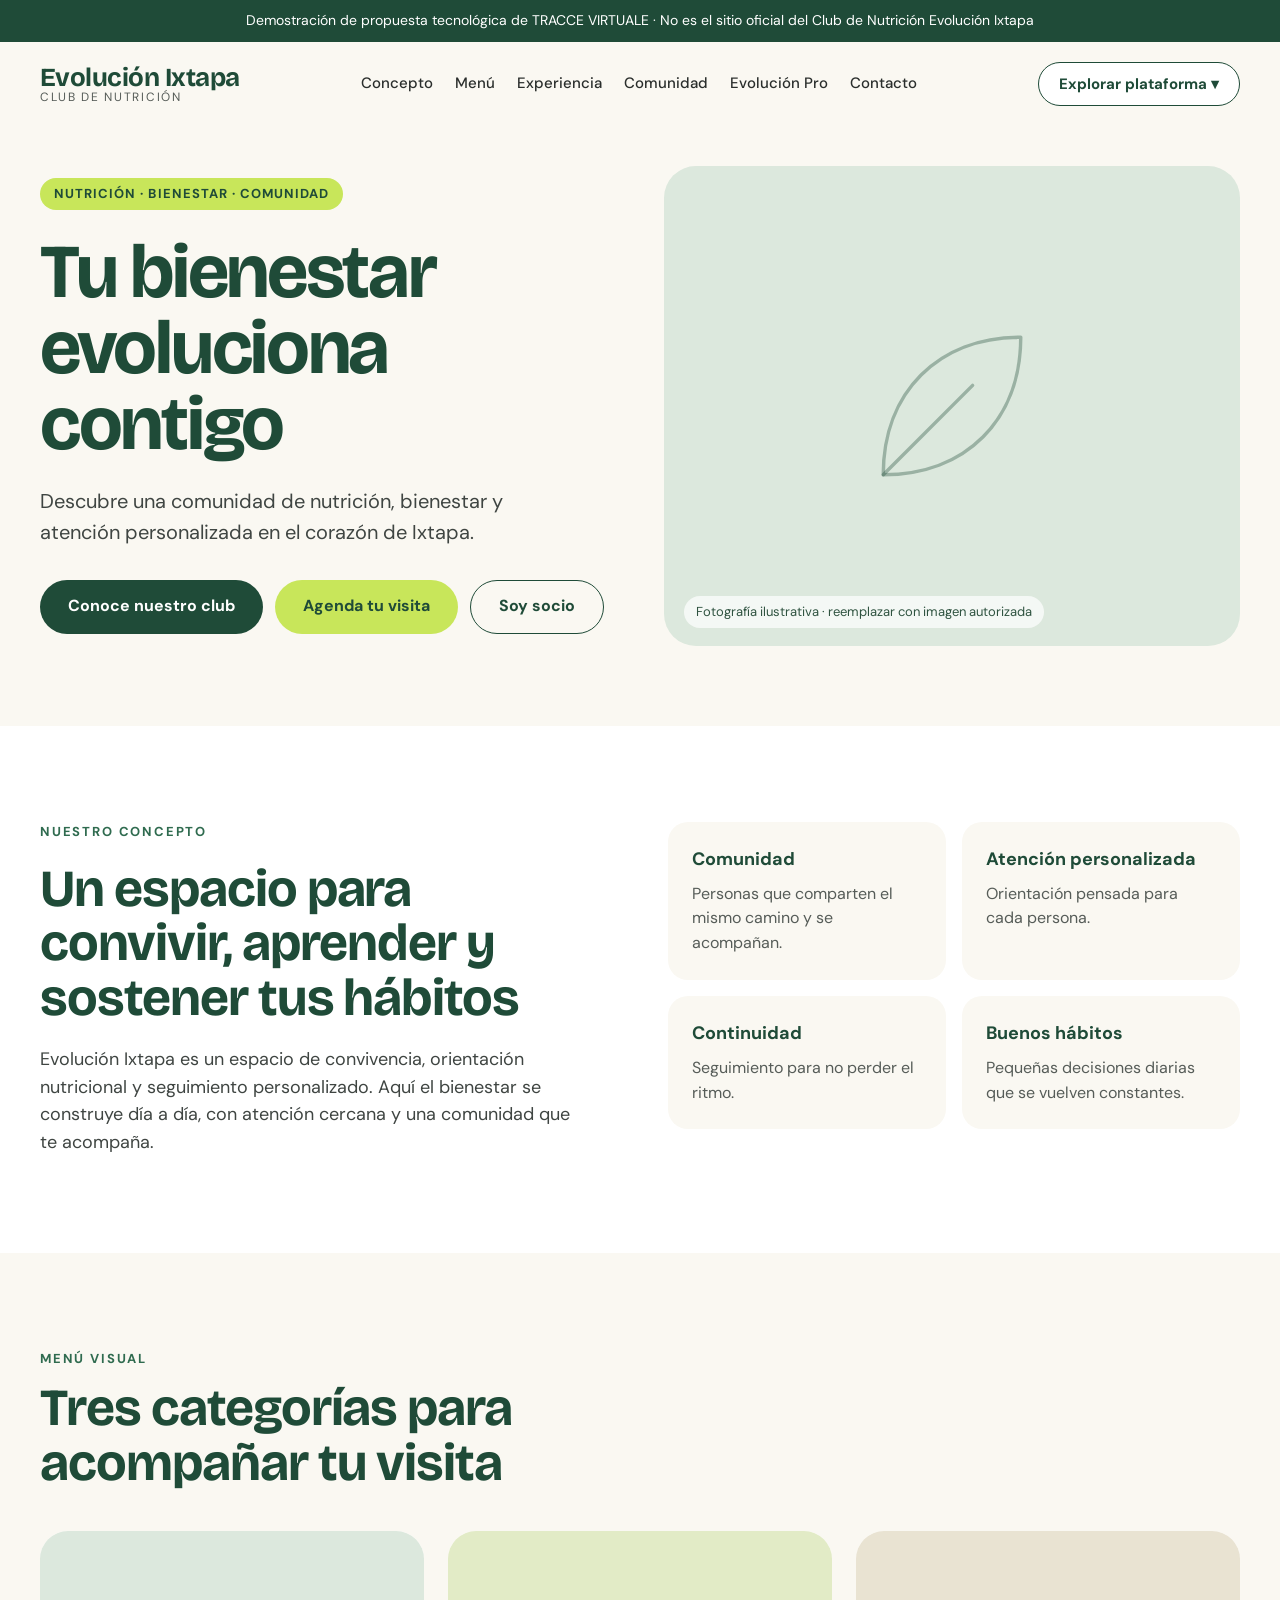
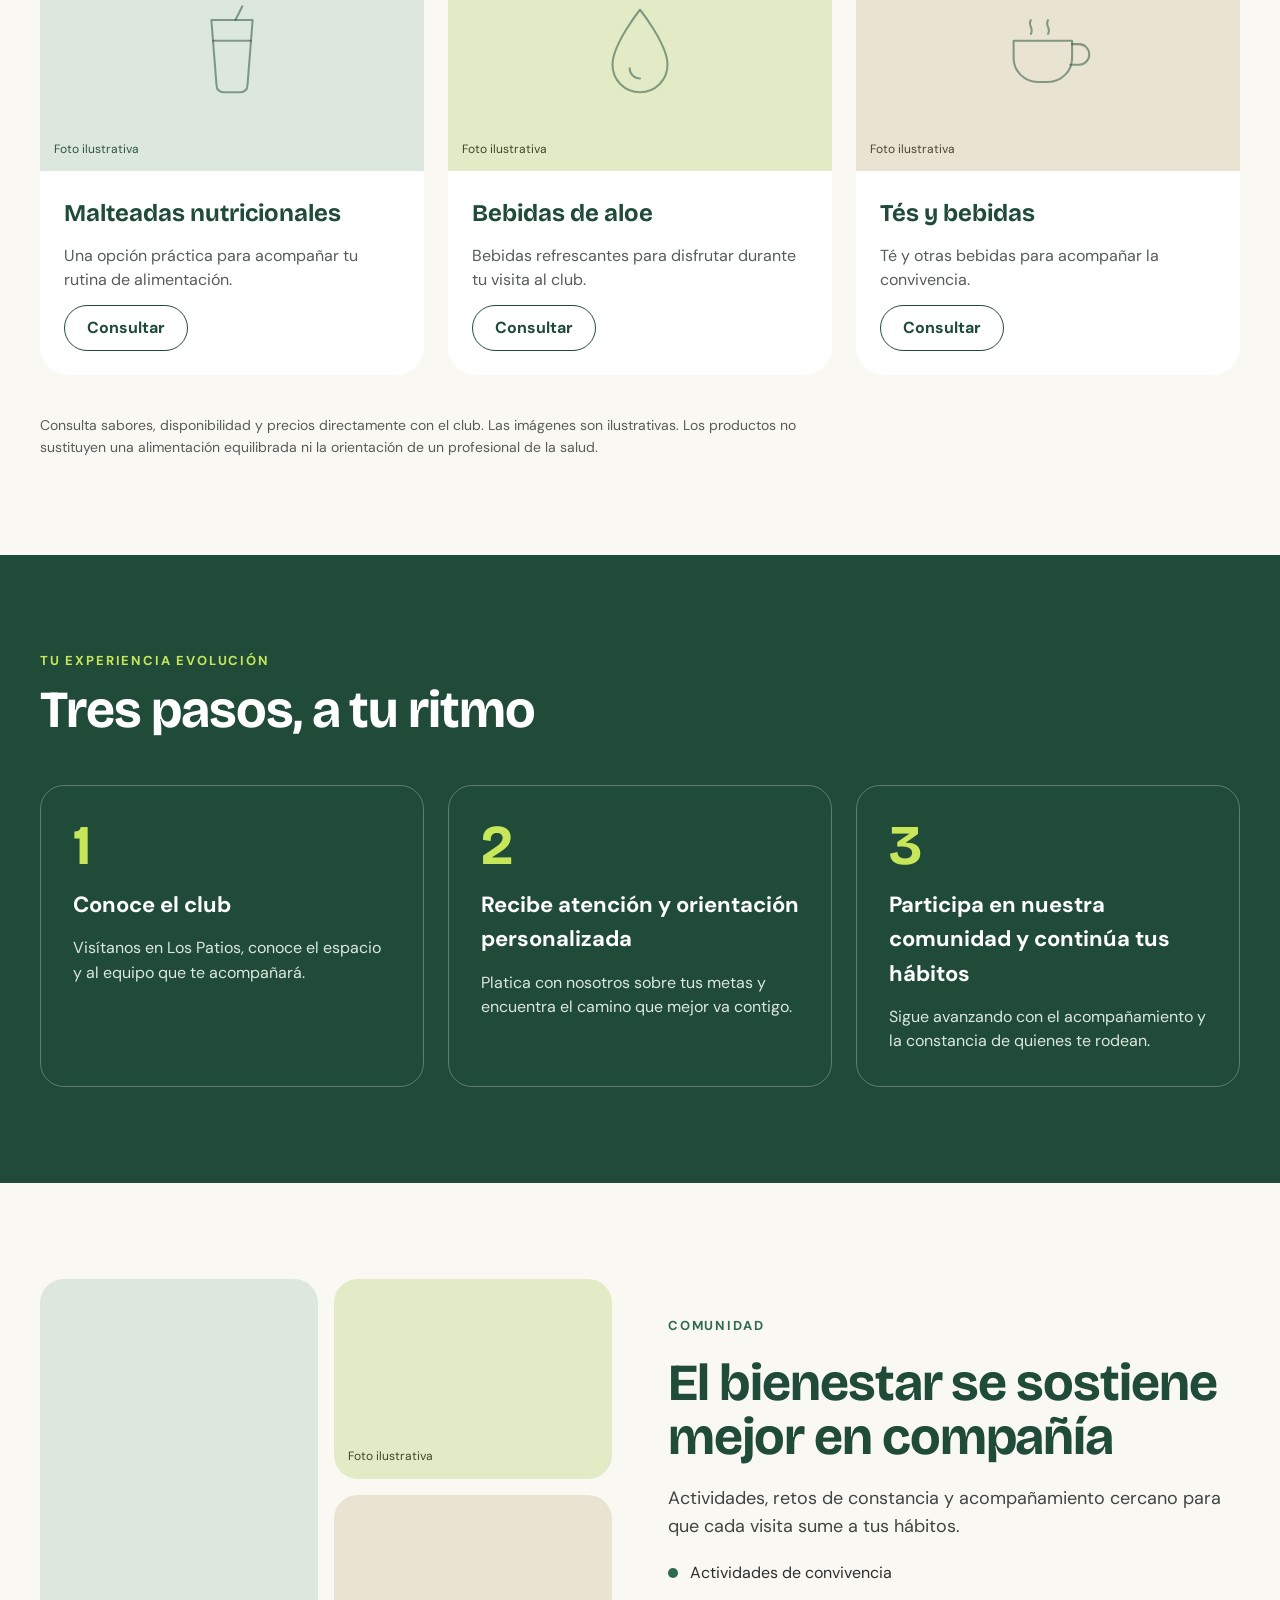
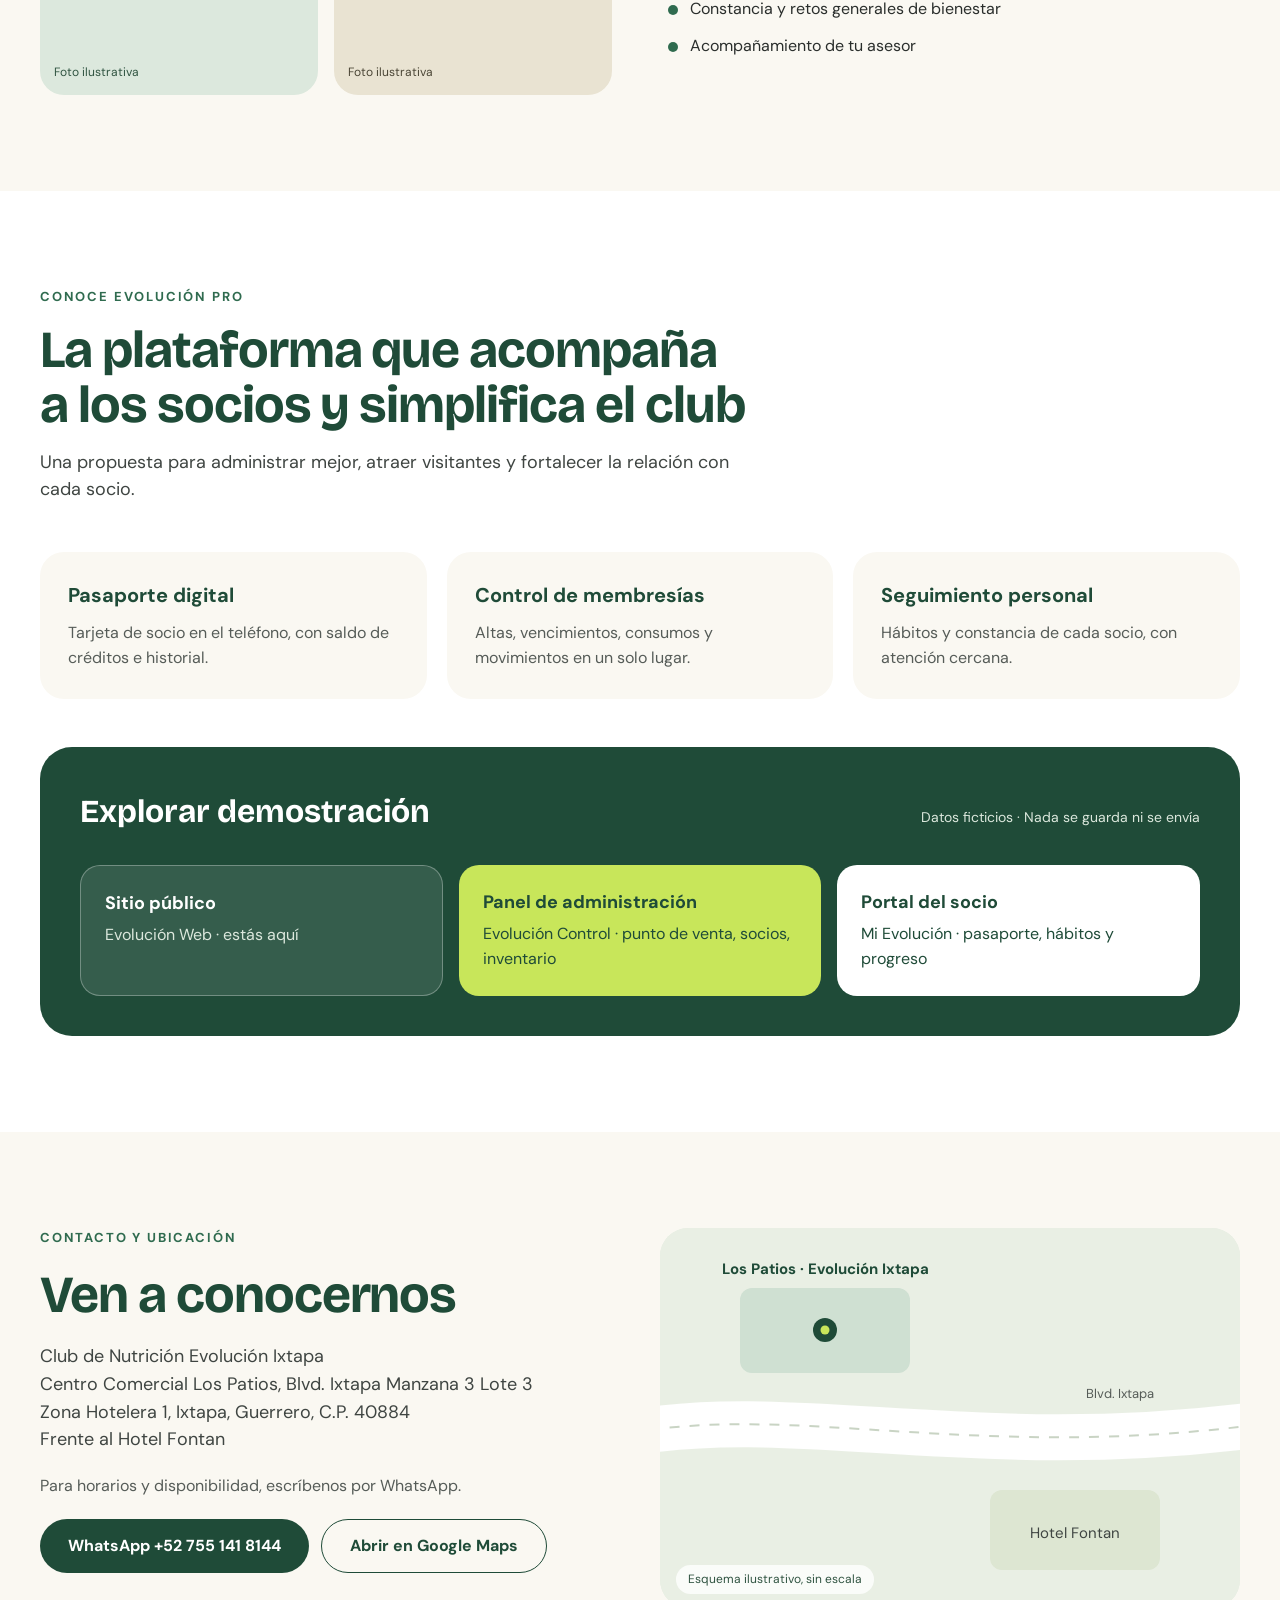
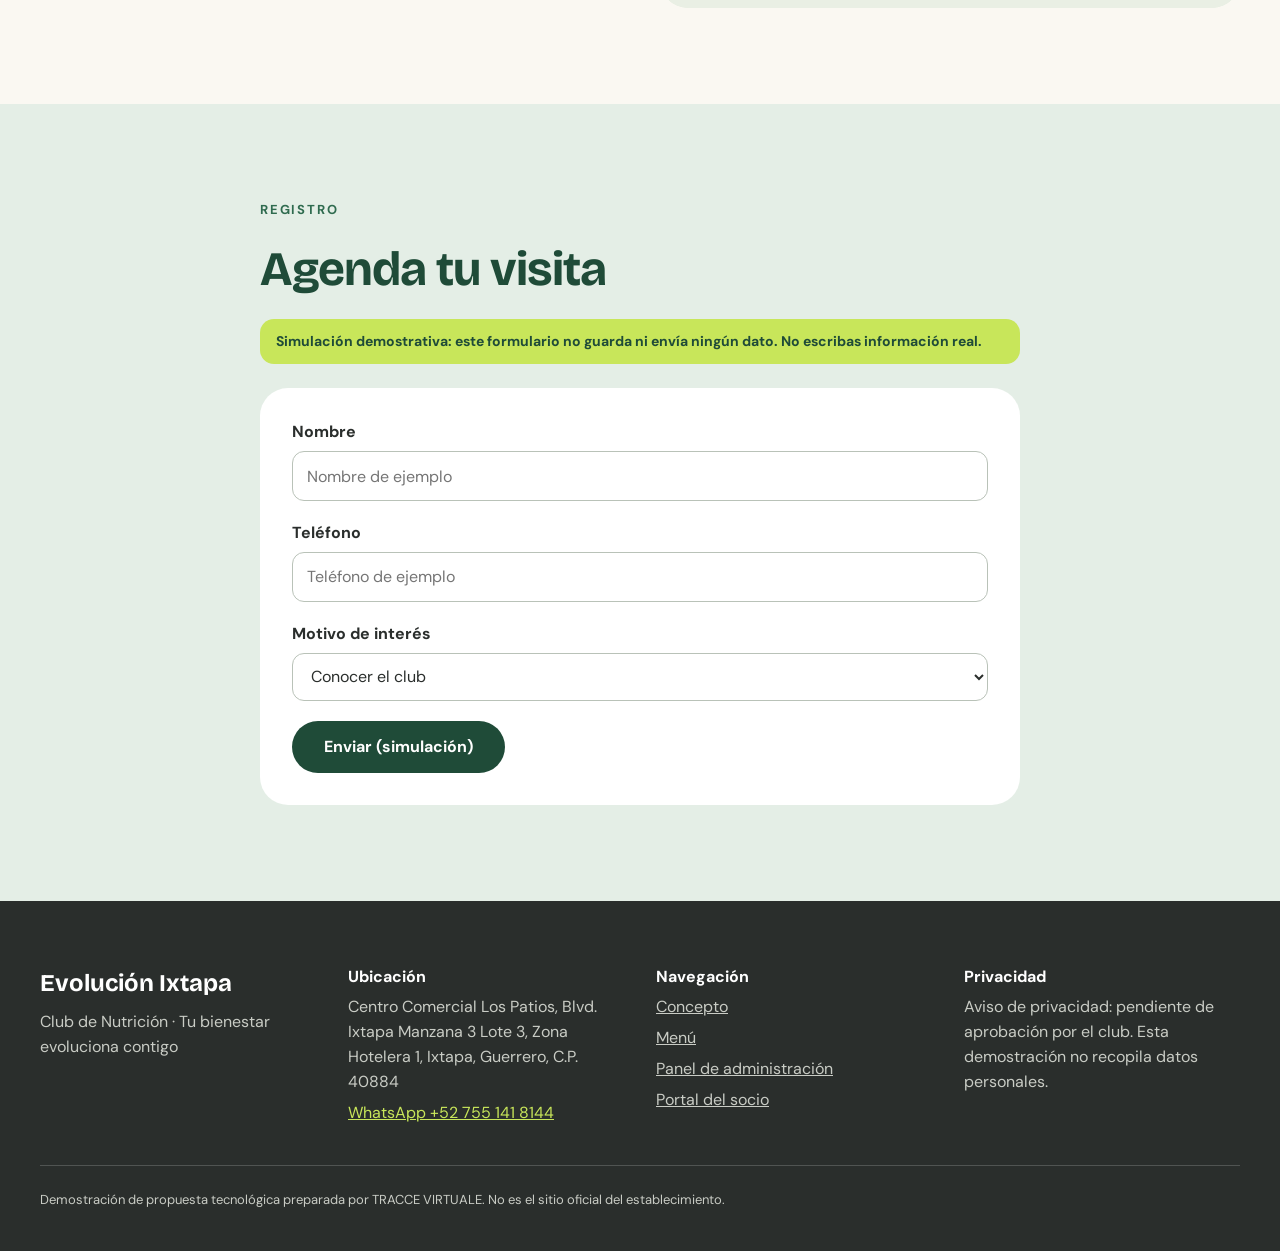
==== index.html @ facd2c26 "Add files via upload" ====
<!doctype html>
<html lang="es">
<head>
<meta charset="utf-8">
<meta name="viewport" content="width=device-width, initial-scale=1">
<title>Evolución Ixtapa — Tu bienestar evoluciona contigo (demostración)</title>
<meta name="description" content="Demostración de propuesta tecnológica de TRACCE VIRTUALE para el Club de Nutrición Evolución Ixtapa. No es el sitio oficial.">
<meta name="robots" content="noindex">
<link rel="preconnect" href="https://fonts.googleapis.com">
<link href="https://fonts.googleapis.com/css2?family=Bricolage+Grotesque:opsz,wght@12..96,500..800&family=DM+Sans:wght@400;500;700&display=swap" rel="stylesheet">
<link rel="stylesheet" href="assets/styles.css">
</head>
<body>
<div style="font-family:'DM Sans',system-ui,sans-serif;color:#2A2E2C;background:#FAF8F2;line-height:1.55">

<!-- Aviso de demostración -->
<div style="background:#1F4B38;color:#FFFFFF;padding:10px 24px;text-align:center;font-size:14px">
Demostración de propuesta tecnológica de TRACCE VIRTUALE · No es el sitio oficial del Club de Nutrición Evolución Ixtapa
</div>

<!-- Encabezado -->
<header style="max-width:1200px;margin:0 auto;padding:20px 24px;display:flex;flex-wrap:wrap;align-items:center;justify-content:space-between;gap:16px 32px">
<a href="#inicio" style="text-decoration:none;display:flex;flex-direction:column;line-height:1.05">
<span style="font-family:'Bricolage Grotesque',sans-serif;font-weight:700;font-size:26px;color:#1F4B38;letter-spacing:-0.02em">Evolución Ixtapa</span>
<span style="font-size:12px;letter-spacing:0.14em;text-transform:uppercase;color:#565C58">Club de Nutrición</span>
</a>
<nav aria-label="Principal" style="display:flex;flex-wrap:wrap;gap:6px 22px;font-size:15px;font-weight:500">
<a href="#concepto" style="color:#2A2E2C;text-decoration:none">Concepto</a>
<a href="#menu" style="color:#2A2E2C;text-decoration:none">Menú</a>
<a href="#experiencia" style="color:#2A2E2C;text-decoration:none">Experiencia</a>
<a href="#comunidad" style="color:#2A2E2C;text-decoration:none">Comunidad</a>
<a href="#evolucion-pro" style="color:#2A2E2C;text-decoration:none">Evolución Pro</a>
<a href="#contacto" style="color:#2A2E2C;text-decoration:none">Contacto</a>
</nav>
<div style="position:relative">
<button type="button" id="explore-btn" aria-expanded="false" aria-controls="explore-menu" style="min-height:44px;padding:0 20px;border-radius:999px;border:1.5px solid #1F4B38;background:#FFFFFF;color:#1F4B38;font:700 15px 'DM Sans',sans-serif;cursor:pointer">Explorar plataforma ▾</button>
<div id="explore-menu" hidden style="position:absolute;right:0;top:52px;z-index:5;width:260px;background:#FFFFFF;border:1px solid #D9D4C5;border-radius:16px;padding:8px;display:flex;flex-direction:column;gap:2px;box-shadow:0 12px 32px rgba(31,75,56,.16)">
<a href="./" style="padding:12px 14px;border-radius:10px;background:#E4EEE6;text-decoration:none;font-weight:700">Sitio público <span style="font-weight:400;color:#565C58">· estás aquí</span></a>
<a href="./admin-demo/" style="padding:12px 14px;border-radius:10px;text-decoration:none;font-weight:700">Panel de administración</a>
<a href="./mi-evolucion-demo/" style="padding:12px 14px;border-radius:10px;text-decoration:none;font-weight:700">Portal del socio</a>
</div>

</div>
</header>

<!-- Hero -->
<section id="inicio" style="max-width:1200px;margin:0 auto;padding:40px 24px 80px;display:grid;grid-template-columns:repeat(auto-fit,minmax(min(420px,100%),1fr));gap:48px;align-items:center">
<div style="display:flex;flex-direction:column;gap:24px">
<span style="align-self:flex-start;background:#C8E65A;color:#1F4B38;font-weight:700;font-size:13px;letter-spacing:0.08em;text-transform:uppercase;padding:6px 14px;border-radius:999px">Nutrición · Bienestar · Comunidad</span>
<h1 style="margin:0;font-family:'Bricolage Grotesque',sans-serif;font-weight:700;font-size:clamp(42px,6.4vw,76px);line-height:1;letter-spacing:-0.03em;color:#1F4B38;text-wrap:balance">Tu bienestar evoluciona contigo</h1>
<p style="margin:0;font-size:20px;color:#3F4542;max-width:540px;text-wrap:pretty">Descubre una comunidad de nutrición, bienestar y atención personalizada en el corazón de Ixtapa.</p>
<div style="display:flex;flex-wrap:wrap;gap:12px;margin-top:8px">
<a class="hov" href="#concepto" style="display:inline-flex;align-items:center;min-height:52px;padding:0 28px;border-radius:999px;background:#1F4B38;color:#FFFFFF;font-weight:700;text-decoration:none">Conoce nuestro club</a>
<a class="hov" href="#registro" style="display:inline-flex;align-items:center;min-height:52px;padding:0 28px;border-radius:999px;background:#C8E65A;color:#1F4B38;font-weight:700;text-decoration:none">Agenda tu visita</a>
<a class="hov" href="./mi-evolucion-demo/" style="display:inline-flex;align-items:center;min-height:52px;padding:0 28px;border-radius:999px;border:1.5px solid #1F4B38;color:#1F4B38;font-weight:700;text-decoration:none">Soy socio</a>
</div>
</div>
<div style="position:relative;min-height:480px;border-radius:32px;background:#DCE8DD;display:flex;align-items:center;justify-content:center;overflow:hidden">
<svg viewBox="0 0 64 64" width="220" height="220" aria-hidden="true" fill="none" stroke="#1F4B38" stroke-opacity="0.35" stroke-width="1" stroke-linecap="round" stroke-linejoin="round"><path d="M12 52C12 28 28 12 52 12c0 24-16 40-40 40z"/><path d="M12 52L38 26"/></svg>
<span style="position:absolute;left:20px;bottom:18px;font-size:13px;color:#2F5340;background:rgba(255,255,255,.7);padding:6px 12px;border-radius:999px">Fotografía ilustrativa · reemplazar con imagen autorizada</span>
</div>
</section>

<!-- Concepto -->
<section id="concepto" style="background:#FFFFFF;padding:96px 24px">
<div style="max-width:1200px;margin:0 auto;display:grid;grid-template-columns:repeat(auto-fit,minmax(min(420px,100%),1fr));gap:56px;align-items:start">
<div style="display:flex;flex-direction:column;gap:20px">
<span style="font-size:13px;letter-spacing:0.14em;text-transform:uppercase;font-weight:700;color:#2F6B4F">Nuestro concepto</span>
<h2 style="margin:0;font-family:'Bricolage Grotesque',sans-serif;font-size:clamp(32px,4.4vw,52px);line-height:1.05;letter-spacing:-0.02em;color:#1F4B38;text-wrap:balance">Un espacio para convivir, aprender y sostener tus hábitos</h2>
<p style="margin:0;font-size:18px;color:#3F4542;text-wrap:pretty">Evolución Ixtapa es un espacio de convivencia, orientación nutricional y seguimiento personalizado. Aquí el bienestar se construye día a día, con atención cercana y una comunidad que te acompaña.</p>
</div>
<div style="display:grid;grid-template-columns:repeat(auto-fit,minmax(min(220px,100%),1fr));gap:16px">
<div style="background:#FAF8F2;border-radius:20px;padding:24px;display:flex;flex-direction:column;gap:8px"><strong style="font-size:18px;color:#1F4B38">Comunidad</strong><span style="color:#565C58">Personas que comparten el mismo camino y se acompañan.</span></div>
<div style="background:#FAF8F2;border-radius:20px;padding:24px;display:flex;flex-direction:column;gap:8px"><strong style="font-size:18px;color:#1F4B38">Atención personalizada</strong><span style="color:#565C58">Orientación pensada para cada persona.</span></div>
<div style="background:#FAF8F2;border-radius:20px;padding:24px;display:flex;flex-direction:column;gap:8px"><strong style="font-size:18px;color:#1F4B38">Continuidad</strong><span style="color:#565C58">Seguimiento para no perder el ritmo.</span></div>
<div style="background:#FAF8F2;border-radius:20px;padding:24px;display:flex;flex-direction:column;gap:8px"><strong style="font-size:18px;color:#1F4B38">Buenos hábitos</strong><span style="color:#565C58">Pequeñas decisiones diarias que se vuelven constantes.</span></div>
</div>
</div>
</section>

<!-- Menú visual -->
<section id="menu" style="padding:96px 24px">
<div style="max-width:1200px;margin:0 auto;display:flex;flex-direction:column;gap:40px">
<div style="display:flex;flex-direction:column;gap:12px;max-width:640px">
<span style="font-size:13px;letter-spacing:0.14em;text-transform:uppercase;font-weight:700;color:#2F6B4F">Menú visual</span>
<h2 style="margin:0;font-family:'Bricolage Grotesque',sans-serif;font-size:clamp(32px,4.4vw,52px);line-height:1.05;letter-spacing:-0.02em;color:#1F4B38">Tres categorías para acompañar tu visita</h2>
</div>
<div style="display:grid;grid-template-columns:repeat(auto-fit,minmax(min(300px,100%),1fr));gap:24px">

<article style="background:#FFFFFF;border-radius:28px;overflow:hidden;display:flex;flex-direction:column">
<div style="height:240px;background:#DCE8DD;display:flex;align-items:center;justify-content:center;position:relative">
<svg viewBox="0 0 64 64" width="110" height="110" aria-hidden="true" fill="none" stroke="#1F4B38" stroke-opacity="0.5" stroke-width="1.2" stroke-linecap="round" stroke-linejoin="round"><path d="M20 14h24l-3 38a4 4 0 0 1-4 4H27a4 4 0 0 1-4-4z"/><path d="M21 26h22"/><path d="M34 14l4-8"/></svg>
<span style="position:absolute;left:14px;bottom:12px;font-size:12px;color:#2F5340">Foto ilustrativa</span>
</div>
<div style="padding:24px;display:flex;flex-direction:column;gap:12px;flex:1">
<h3 style="margin:0;font-family:'Bricolage Grotesque',sans-serif;font-size:24px;color:#1F4B38">Malteadas nutricionales</h3>
<p style="margin:0;color:#565C58;flex:1">Una opción práctica para acompañar tu rutina de alimentación.</p>
<a class="hov" href="https://wa.me/527551418144?text=Hola%2C%20me%20gustar%C3%ADa%20consultar%20sobre%20las%20malteadas%20nutricionales%20del%20Club%20de%20Nutrici%C3%B3n%20Evoluci%C3%B3n%20Ixtapa" target="_blank" rel="noopener" style="align-self:flex-start;display:inline-flex;align-items:center;min-height:44px;padding:0 22px;border-radius:999px;border:1.5px solid #1F4B38;font-weight:700;text-decoration:none">Consultar</a>
</div>
</article>

<article style="background:#FFFFFF;border-radius:28px;overflow:hidden;display:flex;flex-direction:column">
<div style="height:240px;background:#E2EBC6;display:flex;align-items:center;justify-content:center;position:relative">
<svg viewBox="0 0 64 64" width="110" height="110" aria-hidden="true" fill="none" stroke="#1F4B38" stroke-opacity="0.5" stroke-width="1.2" stroke-linecap="round" stroke-linejoin="round"><path d="M32 8C32 8 16 28 16 40a16 16 0 0 0 32 0C48 28 32 8 32 8z"/><path d="M26 42a6 6 0 0 0 6 6"/></svg>
<span style="position:absolute;left:14px;bottom:12px;font-size:12px;color:#3C4A1F">Foto ilustrativa</span>
</div>
<div style="padding:24px;display:flex;flex-direction:column;gap:12px;flex:1">
<h3 style="margin:0;font-family:'Bricolage Grotesque',sans-serif;font-size:24px;color:#1F4B38">Bebidas de aloe</h3>
<p style="margin:0;color:#565C58;flex:1">Bebidas refrescantes para disfrutar durante tu visita al club.</p>
<a class="hov" href="https://wa.me/527551418144?text=Hola%2C%20me%20gustar%C3%ADa%20consultar%20sobre%20las%20bebidas%20de%20aloe%20del%20Club%20de%20Nutrici%C3%B3n%20Evoluci%C3%B3n%20Ixtapa" target="_blank" rel="noopener" style="align-self:flex-start;display:inline-flex;align-items:center;min-height:44px;padding:0 22px;border-radius:999px;border:1.5px solid #1F4B38;font-weight:700;text-decoration:none">Consultar</a>
</div>
</article>

<article style="background:#FFFFFF;border-radius:28px;overflow:hidden;display:flex;flex-direction:column">
<div style="height:240px;background:#E9E3D2;display:flex;align-items:center;justify-content:center;position:relative">
<svg viewBox="0 0 64 64" width="110" height="110" aria-hidden="true" fill="none" stroke="#1F4B38" stroke-opacity="0.5" stroke-width="1.2" stroke-linecap="round" stroke-linejoin="round"><path d="M12 26h34v10a14 14 0 0 1-14 14h-6A14 14 0 0 1 12 36z"/><path d="M46 28h4a6 6 0 0 1 0 12h-5"/><path d="M22 14c-2 3 2 5 0 8M32 14c-2 3 2 5 0 8"/></svg>
<span style="position:absolute;left:14px;bottom:12px;font-size:12px;color:#4A4535">Foto ilustrativa</span>
</div>
<div style="padding:24px;display:flex;flex-direction:column;gap:12px;flex:1">
<h3 style="margin:0;font-family:'Bricolage Grotesque',sans-serif;font-size:24px;color:#1F4B38">Tés y bebidas</h3>
<p style="margin:0;color:#565C58;flex:1">Té y otras bebidas para acompañar la convivencia.</p>
<a class="hov" href="https://wa.me/527551418144?text=Hola%2C%20me%20gustar%C3%ADa%20consultar%20sobre%20los%20t%C3%A9s%20y%20bebidas%20del%20Club%20de%20Nutrici%C3%B3n%20Evoluci%C3%B3n%20Ixtapa" target="_blank" rel="noopener" style="align-self:flex-start;display:inline-flex;align-items:center;min-height:44px;padding:0 22px;border-radius:999px;border:1.5px solid #1F4B38;font-weight:700;text-decoration:none">Consultar</a>
</div>
</article>

</div>
<p style="margin:0;font-size:14px;color:#565C58;max-width:760px">Consulta sabores, disponibilidad y precios directamente con el club. Las imágenes son ilustrativas. Los productos no sustituyen una alimentación equilibrada ni la orientación de un profesional de la salud.</p>
</div>
</section>

<!-- Experiencia -->
<section id="experiencia" style="background:#1F4B38;color:#FFFFFF;padding:96px 24px">
<div style="max-width:1200px;margin:0 auto;display:flex;flex-direction:column;gap:48px">
<div style="display:flex;flex-direction:column;gap:12px;max-width:640px">
<span style="font-size:13px;letter-spacing:0.14em;text-transform:uppercase;font-weight:700;color:#C8E65A">Tu experiencia Evolución</span>
<h2 style="margin:0;font-family:'Bricolage Grotesque',sans-serif;font-size:clamp(32px,4.4vw,52px);line-height:1.05;letter-spacing:-0.02em">Tres pasos, a tu ritmo</h2>
</div>
<div style="display:grid;grid-template-columns:repeat(auto-fit,minmax(min(280px,100%),1fr));gap:24px">
<div style="border:1px solid rgba(255,255,255,.28);border-radius:24px;padding:32px;display:flex;flex-direction:column;gap:14px">
<span style="font-family:'Bricolage Grotesque',sans-serif;font-size:56px;font-weight:700;color:#C8E65A;line-height:1">1</span>
<h3 style="margin:0;font-size:22px">Conoce el club</h3>
<p style="margin:0;color:#DCE8DD">Visítanos en Los Patios, conoce el espacio y al equipo que te acompañará.</p>
</div>
<div style="border:1px solid rgba(255,255,255,.28);border-radius:24px;padding:32px;display:flex;flex-direction:column;gap:14px">
<span style="font-family:'Bricolage Grotesque',sans-serif;font-size:56px;font-weight:700;color:#C8E65A;line-height:1">2</span>
<h3 style="margin:0;font-size:22px">Recibe atención y orientación personalizada</h3>
<p style="margin:0;color:#DCE8DD">Platica con nosotros sobre tus metas y encuentra el camino que mejor va contigo.</p>
</div>
<div style="border:1px solid rgba(255,255,255,.28);border-radius:24px;padding:32px;display:flex;flex-direction:column;gap:14px">
<span style="font-family:'Bricolage Grotesque',sans-serif;font-size:56px;font-weight:700;color:#C8E65A;line-height:1">3</span>
<h3 style="margin:0;font-size:22px">Participa en nuestra comunidad y continúa tus hábitos</h3>
<p style="margin:0;color:#DCE8DD">Sigue avanzando con el acompañamiento y la constancia de quienes te rodean.</p>
</div>
</div>
</div>
</section>

<!-- Comunidad -->
<section id="comunidad" style="padding:96px 24px">
<div style="max-width:1200px;margin:0 auto;display:grid;grid-template-columns:repeat(auto-fit,minmax(min(420px,100%),1fr));gap:56px;align-items:center">
<div style="display:grid;grid-template-columns:1fr 1fr;grid-template-rows:200px 200px;gap:16px">
<div style="grid-row:span 2;background:#DCE8DD;border-radius:24px;display:flex;align-items:flex-end;padding:14px"><span style="font-size:12px;color:#2F5340">Foto ilustrativa</span></div>
<div style="background:#E2EBC6;border-radius:24px;display:flex;align-items:flex-end;padding:14px"><span style="font-size:12px;color:#3C4A1F">Foto ilustrativa</span></div>
<div style="background:#E9E3D2;border-radius:24px;display:flex;align-items:flex-end;padding:14px"><span style="font-size:12px;color:#4A4535">Foto ilustrativa</span></div>
</div>
<div style="display:flex;flex-direction:column;gap:20px">
<span style="font-size:13px;letter-spacing:0.14em;text-transform:uppercase;font-weight:700;color:#2F6B4F">Comunidad</span>
<h2 style="margin:0;font-family:'Bricolage Grotesque',sans-serif;font-size:clamp(32px,4.4vw,52px);line-height:1.05;letter-spacing:-0.02em;color:#1F4B38;text-wrap:balance">El bienestar se sostiene mejor en compañía</h2>
<p style="margin:0;font-size:18px;color:#3F4542;text-wrap:pretty">Actividades, retos de constancia y acompañamiento cercano para que cada visita sume a tus hábitos.</p>
<ul style="margin:0;padding:0;list-style:none;display:flex;flex-direction:column;gap:12px">
<li style="display:flex;gap:12px;align-items:center"><span style="width:10px;height:10px;border-radius:50%;background:#2F6B4F;flex:none"></span>Actividades de convivencia</li>
<li style="display:flex;gap:12px;align-items:center"><span style="width:10px;height:10px;border-radius:50%;background:#2F6B4F;flex:none"></span>Constancia y retos generales de bienestar</li>
<li style="display:flex;gap:12px;align-items:center"><span style="width:10px;height:10px;border-radius:50%;background:#2F6B4F;flex:none"></span>Acompañamiento de tu asesor</li>
</ul>
</div>
</div>
</section>

<!-- Evolución Pro -->
<section id="evolucion-pro" style="background:#FFFFFF;padding:96px 24px">
<div style="max-width:1200px;margin:0 auto;display:flex;flex-direction:column;gap:48px">
<div style="display:flex;flex-direction:column;gap:16px;max-width:720px">
<span style="font-size:13px;letter-spacing:0.14em;text-transform:uppercase;font-weight:700;color:#2F6B4F">Conoce Evolución Pro</span>
<h2 style="margin:0;font-family:'Bricolage Grotesque',sans-serif;font-size:clamp(32px,4.4vw,52px);line-height:1.05;letter-spacing:-0.02em;color:#1F4B38;text-wrap:balance">La plataforma que acompaña a los socios y simplifica el club</h2>
<p style="margin:0;font-size:18px;color:#3F4542">Una propuesta para administrar mejor, atraer visitantes y fortalecer la relación con cada socio.</p>
</div>
<div style="display:grid;grid-template-columns:repeat(auto-fit,minmax(min(260px,100%),1fr));gap:20px">
<div style="background:#FAF8F2;border-radius:24px;padding:28px;display:flex;flex-direction:column;gap:10px"><strong style="font-size:20px;color:#1F4B38">Pasaporte digital</strong><span style="color:#565C58">Tarjeta de socio en el teléfono, con saldo de créditos e historial.</span></div>
<div style="background:#FAF8F2;border-radius:24px;padding:28px;display:flex;flex-direction:column;gap:10px"><strong style="font-size:20px;color:#1F4B38">Control de membresías</strong><span style="color:#565C58">Altas, vencimientos, consumos y movimientos en un solo lugar.</span></div>
<div style="background:#FAF8F2;border-radius:24px;padding:28px;display:flex;flex-direction:column;gap:10px"><strong style="font-size:20px;color:#1F4B38">Seguimiento personal</strong><span style="color:#565C58">Hábitos y constancia de cada socio, con atención cercana.</span></div>
</div>

<div id="explorar" style="background:#1F4B38;color:#FFFFFF;border-radius:32px;padding:40px;display:flex;flex-direction:column;gap:28px">
<div style="display:flex;flex-wrap:wrap;gap:12px 24px;align-items:baseline;justify-content:space-between">
<h3 style="margin:0;font-family:'Bricolage Grotesque',sans-serif;font-size:32px">Explorar demostración</h3>
<span style="font-size:14px;color:#DCE8DD">Datos ficticios · Nada se guarda ni se envía</span>
</div>
<div style="display:grid;grid-template-columns:repeat(auto-fit,minmax(min(260px,100%),1fr));gap:16px">
<a class="hov" href="./" style="background:rgba(255,255,255,.1);border:1px solid rgba(255,255,255,.3);border-radius:20px;padding:24px;color:#FFFFFF;text-decoration:none;display:flex;flex-direction:column;gap:6px"><strong style="font-size:18px">Sitio público</strong><span style="color:#DCE8DD">Evolución Web · estás aquí</span></a>
<a class="hov" href="./admin-demo/" style="background:#C8E65A;border-radius:20px;padding:24px;color:#1F4B38;text-decoration:none;display:flex;flex-direction:column;gap:6px"><strong style="font-size:18px">Panel de administración</strong><span>Evolución Control · punto de venta, socios, inventario</span></a>
<a class="hov" href="./mi-evolucion-demo/" style="background:#FFFFFF;border-radius:20px;padding:24px;color:#1F4B38;text-decoration:none;display:flex;flex-direction:column;gap:6px"><strong style="font-size:18px">Portal del socio</strong><span>Mi Evolución · pasaporte, hábitos y progreso</span></a>
</div>
</div>
</div>
</section>

<!-- Contacto -->
<section id="contacto" style="padding:96px 24px">
<div style="max-width:1200px;margin:0 auto;display:grid;grid-template-columns:repeat(auto-fit,minmax(min(420px,100%),1fr));gap:40px;align-items:stretch">
<div style="display:flex;flex-direction:column;gap:20px">
<span style="font-size:13px;letter-spacing:0.14em;text-transform:uppercase;font-weight:700;color:#2F6B4F">Contacto y ubicación</span>
<h2 style="margin:0;font-family:'Bricolage Grotesque',sans-serif;font-size:clamp(32px,4.4vw,52px);line-height:1.05;letter-spacing:-0.02em;color:#1F4B38">Ven a conocernos</h2>
<address style="font-style:normal;font-size:18px;color:#3F4542">Club de Nutrición Evolución Ixtapa<br>Centro Comercial Los Patios, Blvd. Ixtapa Manzana 3 Lote 3<br>Zona Hotelera 1, Ixtapa, Guerrero, C.P. 40884<br>Frente al Hotel Fontan</address>
<p style="margin:0;color:#565C58">Para horarios y disponibilidad, escríbenos por WhatsApp.</p>
<div style="display:flex;flex-wrap:wrap;gap:12px">
<a class="hov" href="https://wa.me/527551418144?text=Hola%2C%20me%20gustar%C3%ADa%20conocer%20el%20Club%20de%20Nutrici%C3%B3n%20Evoluci%C3%B3n%20Ixtapa" target="_blank" rel="noopener" style="display:inline-flex;align-items:center;min-height:52px;padding:0 28px;border-radius:999px;background:#1F4B38;color:#FFFFFF;font-weight:700;text-decoration:none">WhatsApp +52 755 141 8144</a>
<a class="hov" href="https://www.google.com/maps/search/?api=1&amp;query=Centro+Comercial+Los+Patios+Ixtapa+Guerrero" target="_blank" rel="noopener" style="display:inline-flex;align-items:center;min-height:52px;padding:0 28px;border-radius:999px;border:1.5px solid #1F4B38;font-weight:700;text-decoration:none">Abrir en Google Maps</a>
</div>
</div>
<div style="position:relative;min-height:380px;border-radius:28px;background:#E9EFE4;overflow:hidden">
<svg viewBox="0 0 600 380" width="100%" height="100%" preserveAspectRatio="xMidYMid slice" role="img" aria-label="Esquema de referencia: el Centro Comercial Los Patios sobre el Blvd. Ixtapa, frente al Hotel Fontan" style="position:absolute;inset:0">
<rect width="600" height="380" fill="#E9EFE4"/>
<path d="M-20 205 C150 175 330 235 620 195" stroke="#FFFFFF" stroke-width="46" fill="none"/>
<path d="M-20 205 C150 175 330 235 620 195" stroke="#C9D4C4" stroke-width="2" stroke-dasharray="10 10" fill="none"/>
<rect x="90" y="60" width="170" height="85" rx="12" fill="#CFE0D2"/>
<rect x="340" y="262" width="170" height="80" rx="12" fill="#DDE6D2"/>
<circle cx="175" cy="102" r="12" fill="#1F4B38"/><circle cx="175" cy="102" r="4.5" fill="#C8E65A"/>
<text x="175" y="46" text-anchor="middle" font-family="DM Sans,sans-serif" font-size="15" font-weight="700" fill="#1F4B38">Los Patios · Evolución Ixtapa</text>
<text x="425" y="310" text-anchor="middle" font-family="DM Sans,sans-serif" font-size="15" fill="#3F4542">Hotel Fontan</text>
<text x="470" y="170" text-anchor="middle" font-family="DM Sans,sans-serif" font-size="13" fill="#565C58">Blvd. Ixtapa</text>
</svg>
<span style="position:absolute;left:16px;bottom:14px;font-size:12px;color:#2F5340;background:rgba(255,255,255,.8);padding:5px 12px;border-radius:999px">Esquema ilustrativo, sin escala</span>
</div>
</div>
</section>

<!-- Registro demostrativo -->
<section id="registro" style="background:#E4EEE6;padding:96px 24px">
<div style="max-width:760px;margin:0 auto;display:flex;flex-direction:column;gap:24px">
<span style="font-size:13px;letter-spacing:0.14em;text-transform:uppercase;font-weight:700;color:#2F6B4F">Registro</span>
<h2 style="margin:0;font-family:'Bricolage Grotesque',sans-serif;font-size:clamp(32px,4.4vw,48px);line-height:1.05;letter-spacing:-0.02em;color:#1F4B38">Agenda tu visita</h2>
<div style="background:#C8E65A;color:#1F4B38;border-radius:14px;padding:12px 16px;font-size:14px;font-weight:700">Simulación demostrativa: este formulario no guarda ni envía ningún dato. No escribas información real.</div>
<div id="form-box" style="background:#FFFFFF;border-radius:28px;padding:32px;display:flex;flex-direction:column;gap:20px">
<div style="display:flex;flex-direction:column;gap:6px">
<label for="f-nombre" style="font-weight:700">Nombre</label>
<input id="f-nombre" type="text" placeholder="Nombre de ejemplo" style="min-height:48px;border:1.5px solid #B9C2B8;border-radius:12px;padding:0 14px;font:400 16px 'DM Sans',sans-serif;background:#FFFFFF;color:#2A2E2C">
</div>
<div style="display:flex;flex-direction:column;gap:6px">
<label for="f-tel" style="font-weight:700">Teléfono</label>
<input id="f-tel" type="tel" placeholder="Teléfono de ejemplo" style="min-height:48px;border:1.5px solid #B9C2B8;border-radius:12px;padding:0 14px;font:400 16px 'DM Sans',sans-serif;background:#FFFFFF;color:#2A2E2C">
</div>
<div style="display:flex;flex-direction:column;gap:6px">
<label for="f-motivo" style="font-weight:700">Motivo de interés</label>
<select id="f-motivo" style="min-height:48px;border:1.5px solid #B9C2B8;border-radius:12px;padding:0 14px;font:400 16px 'DM Sans',sans-serif;background:#FFFFFF;color:#2A2E2C">
<option>Conocer el club</option>
<option>Menú y bebidas</option>
<option>Orientación nutricional</option>
<option>Membresía</option>
</select>
</div>
<button type="button" id="submit-btn" style="align-self:flex-start;min-height:52px;padding:0 32px;border-radius:999px;border:0;background:#1F4B38;color:#FFFFFF;font:700 16px 'DM Sans',sans-serif;cursor:pointer">Enviar (simulación)</button>
</div>

<div id="sent-box" hidden style="background:#FFFFFF;border-radius:28px;padding:32px;display:flex;flex-direction:column;gap:16px">
<strong style="font-size:22px;color:#1F4B38">Simulación completada</strong>
<p style="margin:0;color:#3F4542">En la versión contratada, aquí el club recibiría tu solicitud con aviso de privacidad y almacenamiento seguro. En esta demostración no se conservó ni se transmitió ningún dato.</p>
<div style="display:flex;flex-wrap:wrap;gap:12px">
<button type="button" id="again-btn" style="min-height:48px;padding:0 24px;border-radius:999px;border:1.5px solid #1F4B38;background:#FFFFFF;color:#1F4B38;font:700 15px 'DM Sans',sans-serif;cursor:pointer">Hacer otra simulación</button>
<a href="https://wa.me/527551418144?text=Hola%2C%20me%20gustar%C3%ADa%20conocer%20el%20Club%20de%20Nutrici%C3%B3n%20Evoluci%C3%B3n%20Ixtapa" target="_blank" rel="noopener" style="display:inline-flex;align-items:center;min-height:48px;padding:0 24px;border-radius:999px;background:#1F4B38;color:#FFFFFF;font-weight:700;text-decoration:none">Escribir por WhatsApp</a>
</div>
</div>

</div>
</section>

<!-- Footer -->
<footer style="background:#2A2E2C;color:#E8E6DF;padding:64px 24px 40px">
<div style="max-width:1200px;margin:0 auto;display:flex;flex-direction:column;gap:40px">
<div style="display:grid;grid-template-columns:repeat(auto-fit,minmax(min(240px,100%),1fr));gap:32px">
<div style="display:flex;flex-direction:column;gap:8px">
<span style="font-family:'Bricolage Grotesque',sans-serif;font-weight:700;font-size:24px;color:#FFFFFF">Evolución Ixtapa</span>
<span style="color:#C9CCC5">Club de Nutrición · Tu bienestar evoluciona contigo</span>
</div>
<div style="display:flex;flex-direction:column;gap:6px;color:#C9CCC5">
<strong style="color:#FFFFFF">Ubicación</strong>
<span>Centro Comercial Los Patios, Blvd. Ixtapa Manzana 3 Lote 3, Zona Hotelera 1, Ixtapa, Guerrero, C.P. 40884</span>
<a href="https://wa.me/527551418144" target="_blank" rel="noopener" style="color:#C8E65A">WhatsApp +52 755 141 8144</a>
</div>
<div style="display:flex;flex-direction:column;gap:6px">
<strong style="color:#FFFFFF">Navegación</strong>
<a href="#concepto" style="color:#C9CCC5">Concepto</a>
<a href="#menu" style="color:#C9CCC5">Menú</a>
<a href="./admin-demo/" style="color:#C9CCC5">Panel de administración</a>
<a href="./mi-evolucion-demo/" style="color:#C9CCC5">Portal del socio</a>
</div>
<div id="privacidad" style="display:flex;flex-direction:column;gap:6px;color:#C9CCC5">
<strong style="color:#FFFFFF">Privacidad</strong>
<span>Aviso de privacidad: pendiente de aprobación por el club. Esta demostración no recopila datos personales.</span>
</div>
</div>
<div style="border-top:1px solid rgba(255,255,255,.18);padding-top:24px;font-size:13px;color:#C9CCC5">Demostración de propuesta tecnológica preparada por TRACCE VIRTUALE. No es el sitio oficial del establecimiento.</div>
</div>
</footer>

</div>
<script src="assets/site.js"></script>
</body>
</html>
---- assets/styles.css ----
/* EVOLUCIÓN PRO — estilos compartidos (demostración TRACCE VIRTUALE) */
body{margin:0;background:#FAF8F2;font-family:'DM Sans',system-ui,sans-serif;color:#2A2E2C;line-height:1.55}
body.admin{background:#F3F1EA}
[hidden]{display:none!important}
html{scroll-behavior:smooth}
a{color:#1F4B38}
a:hover{color:#2F6B4F}
button{font-family:inherit}
.hov{transition:transform .2s ease,background-color .2s ease}
.hov:hover{transform:translateY(-2px)}
:focus-visible{outline:3px solid #1F4B38;outline-offset:2px}
@media (prefers-reduced-motion:reduce){html{scroll-behavior:auto}.hov{transition:none}.hov:hover{transform:none}}
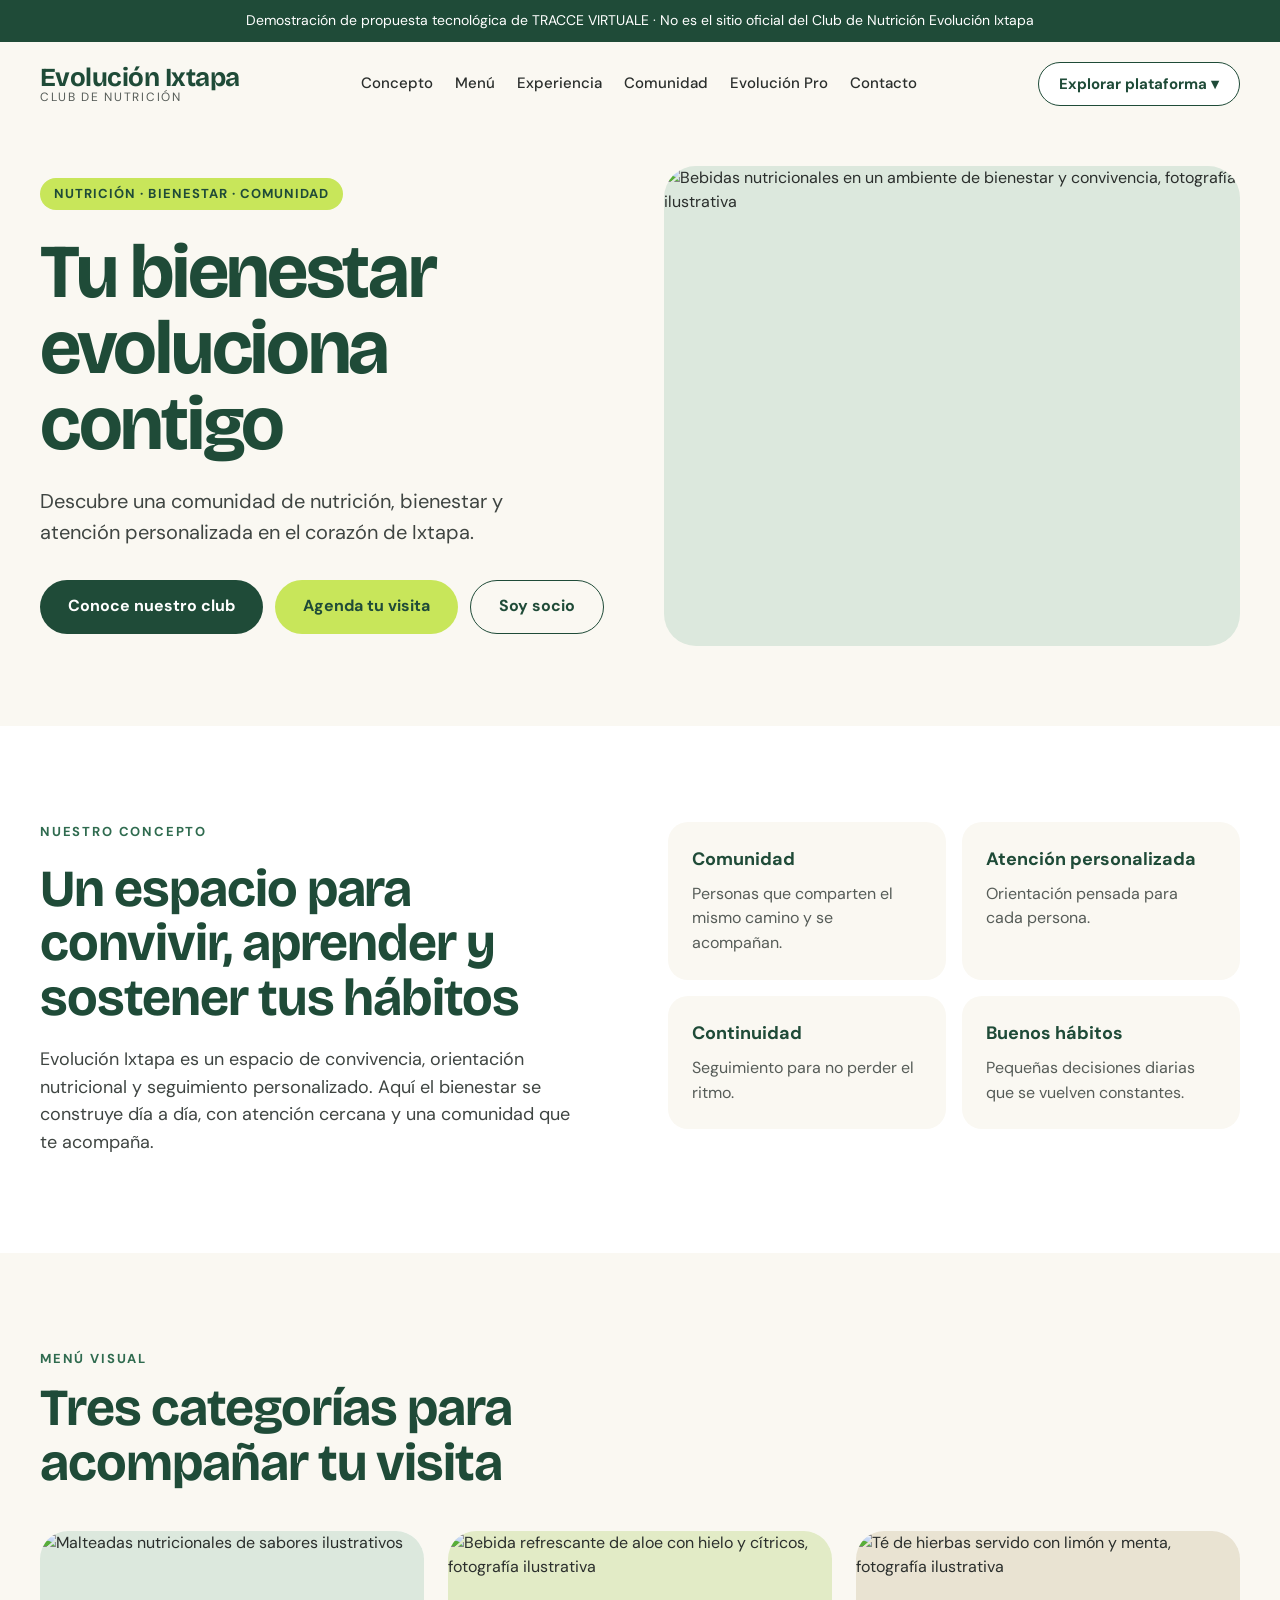
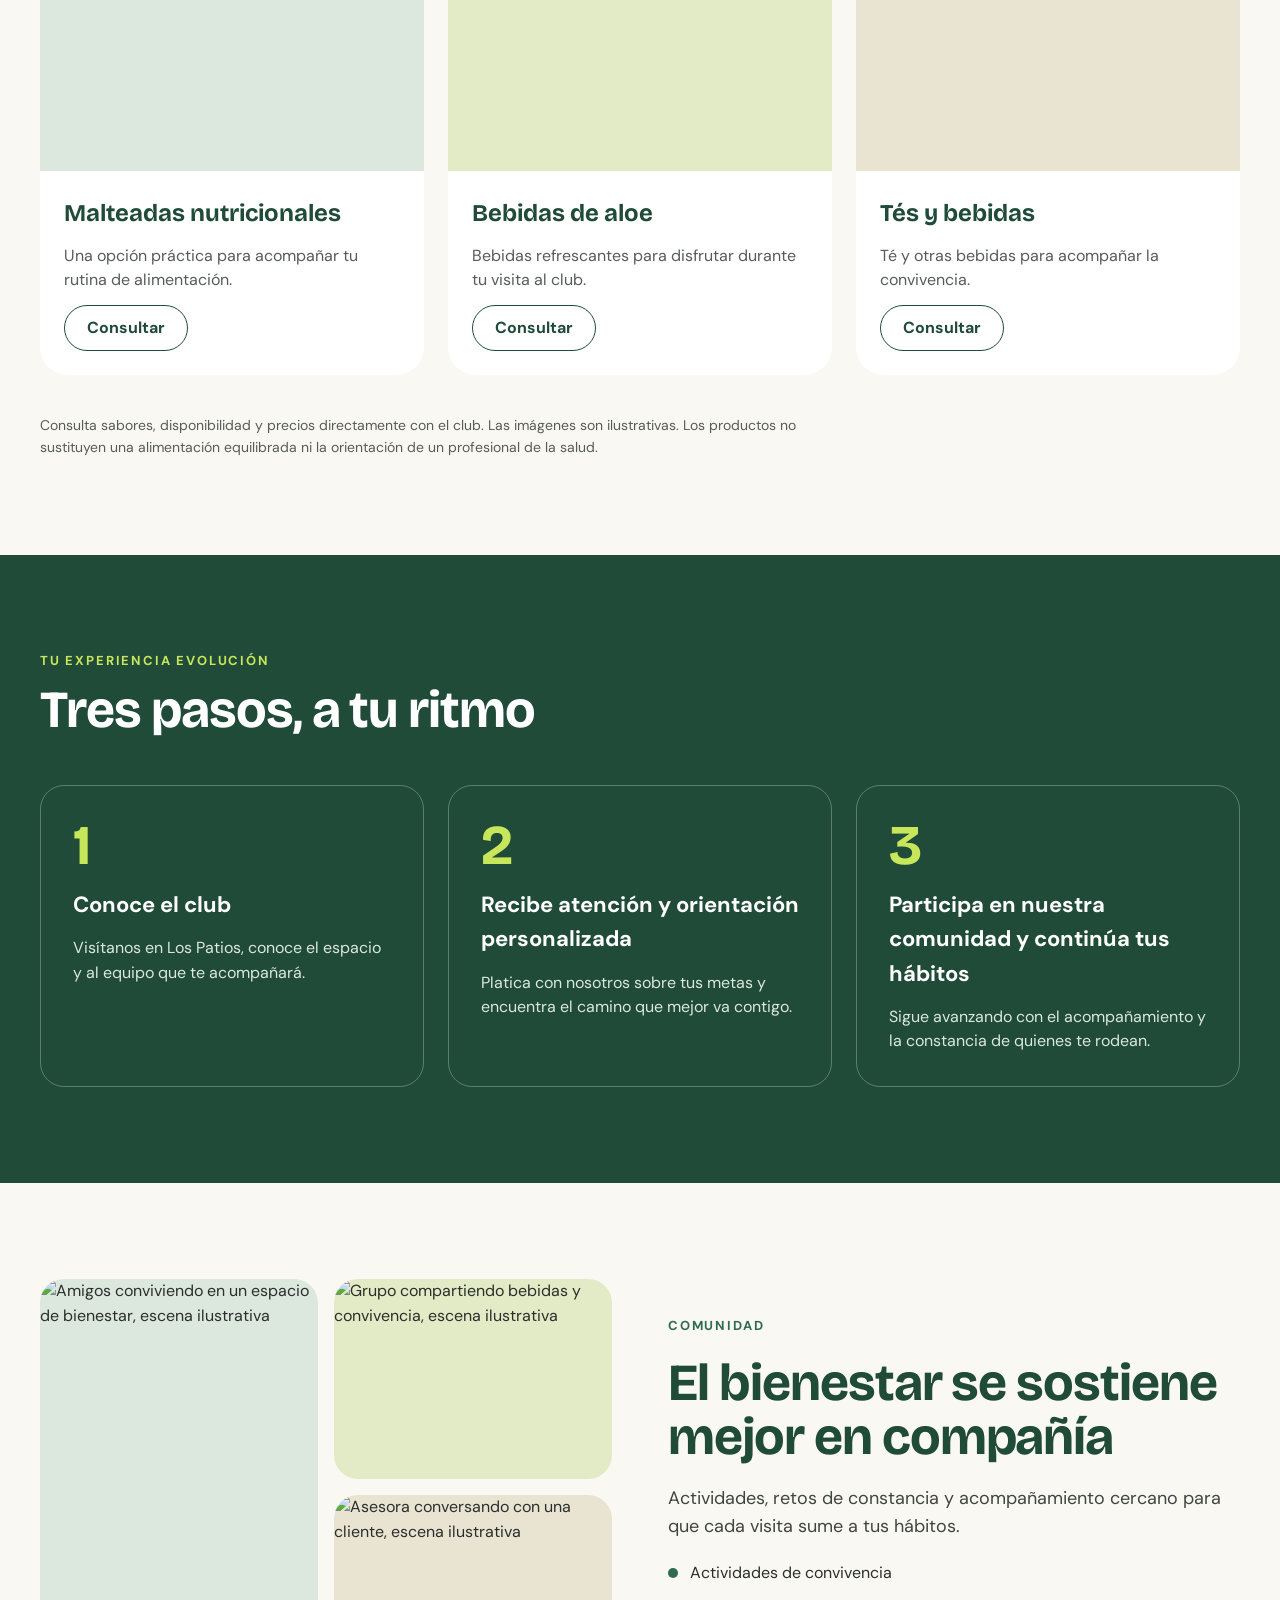
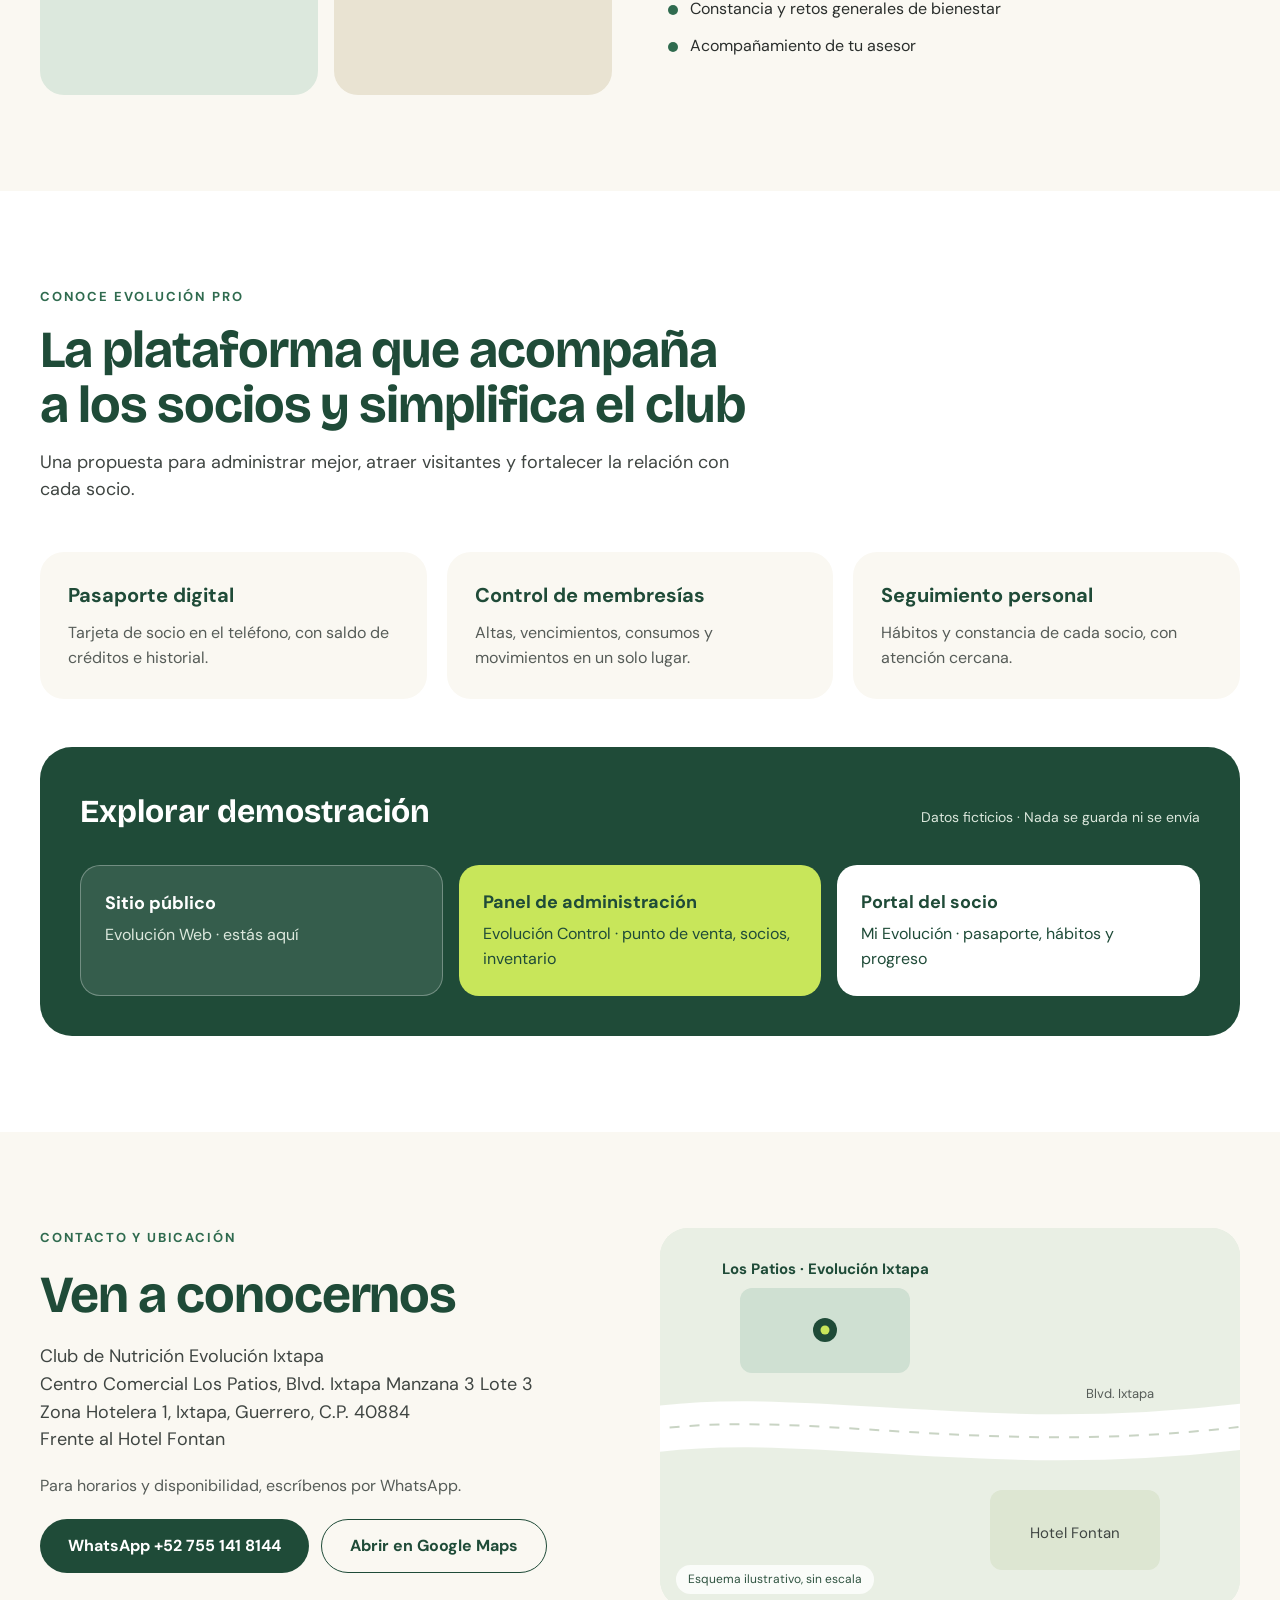
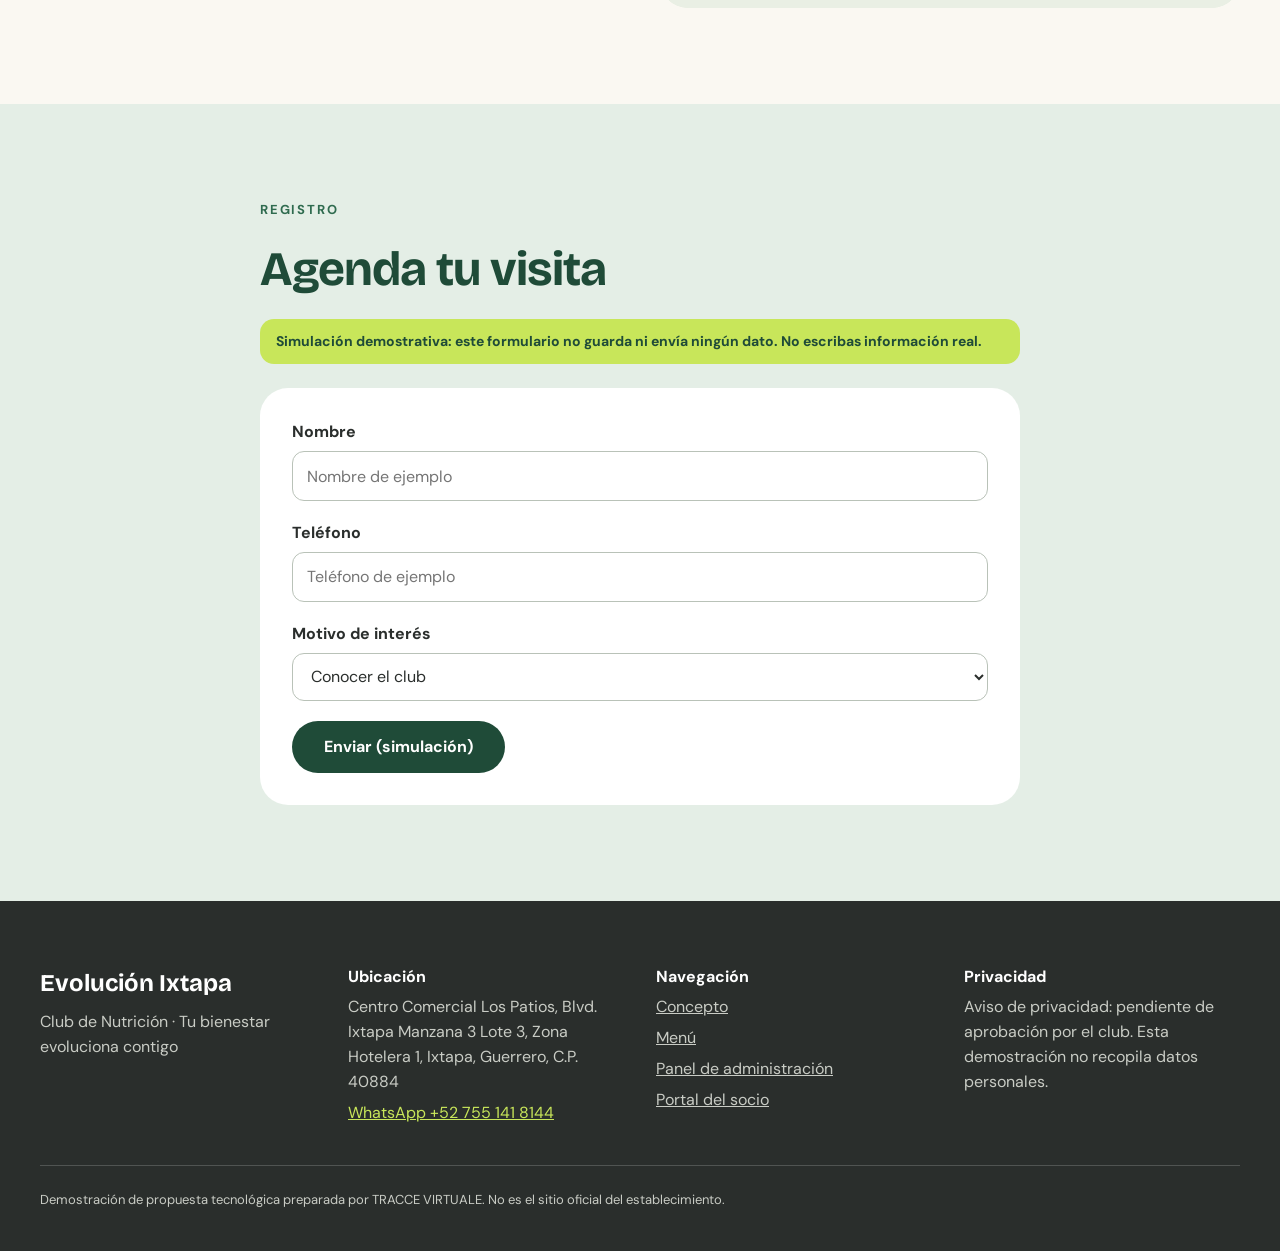
==== commit 409269ce: "Add files via upload" ====
--- a/index.html
+++ b/index.html
@@ -55,10 +55,7 @@
 <a class="hov" href="./mi-evolucion-demo/" style="display:inline-flex;align-items:center;min-height:52px;padding:0 28px;border-radius:999px;border:1.5px solid #1F4B38;color:#1F4B38;font-weight:700;text-decoration:none">Soy socio</a>
 </div>
 </div>
-<div style="position:relative;min-height:480px;border-radius:32px;background:#DCE8DD;display:flex;align-items:center;justify-content:center;overflow:hidden">
-<svg viewBox="0 0 64 64" width="220" height="220" aria-hidden="true" fill="none" stroke="#1F4B38" stroke-opacity="0.35" stroke-width="1" stroke-linecap="round" stroke-linejoin="round"><path d="M12 52C12 28 28 12 52 12c0 24-16 40-40 40z"/><path d="M12 52L38 26"/></svg>
-<span style="position:absolute;left:20px;bottom:18px;font-size:13px;color:#2F5340;background:rgba(255,255,255,.7);padding:6px 12px;border-radius:999px">Fotografía ilustrativa · reemplazar con imagen autorizada</span>
-</div>
+<div style="position:relative;min-height:480px;border-radius:32px;background:#DCE8DD;overflow:hidden"><img src="assets/images/hero-evolucion.png" alt="Bebidas nutricionales en un ambiente de bienestar y convivencia, fotografía ilustrativa" width="1536" height="1024" fetchpriority="high" decoding="async" style="display:block;width:100%;height:100%;min-height:480px;position:absolute;inset:0;object-fit:cover"></div>
 </section>
 
 <!-- Concepto -->
@@ -88,10 +85,7 @@
 <div style="display:grid;grid-template-columns:repeat(auto-fit,minmax(min(300px,100%),1fr));gap:24px">
 
 <article style="background:#FFFFFF;border-radius:28px;overflow:hidden;display:flex;flex-direction:column">
-<div style="height:240px;background:#DCE8DD;display:flex;align-items:center;justify-content:center;position:relative">
-<svg viewBox="0 0 64 64" width="110" height="110" aria-hidden="true" fill="none" stroke="#1F4B38" stroke-opacity="0.5" stroke-width="1.2" stroke-linecap="round" stroke-linejoin="round"><path d="M20 14h24l-3 38a4 4 0 0 1-4 4H27a4 4 0 0 1-4-4z"/><path d="M21 26h22"/><path d="M34 14l4-8"/></svg>
-<span style="position:absolute;left:14px;bottom:12px;font-size:12px;color:#2F5340">Foto ilustrativa</span>
-</div>
+<div style="height:240px;background:#DCE8DD;overflow:hidden"><img src="assets/images/menu-malteadas.png" alt="Malteadas nutricionales de sabores ilustrativos" width="1536" height="1024" loading="lazy" decoding="async" style="display:block;width:100%;height:100%;object-fit:cover"></div>
 <div style="padding:24px;display:flex;flex-direction:column;gap:12px;flex:1">
 <h3 style="margin:0;font-family:'Bricolage Grotesque',sans-serif;font-size:24px;color:#1F4B38">Malteadas nutricionales</h3>
 <p style="margin:0;color:#565C58;flex:1">Una opción práctica para acompañar tu rutina de alimentación.</p>
@@ -100,10 +94,7 @@
 </article>
 
 <article style="background:#FFFFFF;border-radius:28px;overflow:hidden;display:flex;flex-direction:column">
-<div style="height:240px;background:#E2EBC6;display:flex;align-items:center;justify-content:center;position:relative">
-<svg viewBox="0 0 64 64" width="110" height="110" aria-hidden="true" fill="none" stroke="#1F4B38" stroke-opacity="0.5" stroke-width="1.2" stroke-linecap="round" stroke-linejoin="round"><path d="M32 8C32 8 16 28 16 40a16 16 0 0 0 32 0C48 28 32 8 32 8z"/><path d="M26 42a6 6 0 0 0 6 6"/></svg>
-<span style="position:absolute;left:14px;bottom:12px;font-size:12px;color:#3C4A1F">Foto ilustrativa</span>
-</div>
+<div style="height:240px;background:#E2EBC6;overflow:hidden"><img src="assets/images/menu-aloe.png" alt="Bebida refrescante de aloe con hielo y cítricos, fotografía ilustrativa" width="1536" height="1024" loading="lazy" decoding="async" style="display:block;width:100%;height:100%;object-fit:cover"></div>
 <div style="padding:24px;display:flex;flex-direction:column;gap:12px;flex:1">
 <h3 style="margin:0;font-family:'Bricolage Grotesque',sans-serif;font-size:24px;color:#1F4B38">Bebidas de aloe</h3>
 <p style="margin:0;color:#565C58;flex:1">Bebidas refrescantes para disfrutar durante tu visita al club.</p>
@@ -112,10 +103,7 @@
 </article>
 
 <article style="background:#FFFFFF;border-radius:28px;overflow:hidden;display:flex;flex-direction:column">
-<div style="height:240px;background:#E9E3D2;display:flex;align-items:center;justify-content:center;position:relative">
-<svg viewBox="0 0 64 64" width="110" height="110" aria-hidden="true" fill="none" stroke="#1F4B38" stroke-opacity="0.5" stroke-width="1.2" stroke-linecap="round" stroke-linejoin="round"><path d="M12 26h34v10a14 14 0 0 1-14 14h-6A14 14 0 0 1 12 36z"/><path d="M46 28h4a6 6 0 0 1 0 12h-5"/><path d="M22 14c-2 3 2 5 0 8M32 14c-2 3 2 5 0 8"/></svg>
-<span style="position:absolute;left:14px;bottom:12px;font-size:12px;color:#4A4535">Foto ilustrativa</span>
-</div>
+<div style="height:240px;background:#E9E3D2;overflow:hidden"><img src="assets/images/menu-tes.png" alt="Té de hierbas servido con limón y menta, fotografía ilustrativa" width="1536" height="1024" loading="lazy" decoding="async" style="display:block;width:100%;height:100%;object-fit:cover"></div>
 <div style="padding:24px;display:flex;flex-direction:column;gap:12px;flex:1">
 <h3 style="margin:0;font-family:'Bricolage Grotesque',sans-serif;font-size:24px;color:#1F4B38">Tés y bebidas</h3>
 <p style="margin:0;color:#565C58;flex:1">Té y otras bebidas para acompañar la convivencia.</p>
@@ -158,10 +146,10 @@
 <!-- Comunidad -->
 <section id="comunidad" style="padding:96px 24px">
 <div style="max-width:1200px;margin:0 auto;display:grid;grid-template-columns:repeat(auto-fit,minmax(min(420px,100%),1fr));gap:56px;align-items:center">
-<div style="display:grid;grid-template-columns:1fr 1fr;grid-template-rows:200px 200px;gap:16px">
-<div style="grid-row:span 2;background:#DCE8DD;border-radius:24px;display:flex;align-items:flex-end;padding:14px"><span style="font-size:12px;color:#2F5340">Foto ilustrativa</span></div>
-<div style="background:#E2EBC6;border-radius:24px;display:flex;align-items:flex-end;padding:14px"><span style="font-size:12px;color:#3C4A1F">Foto ilustrativa</span></div>
-<div style="background:#E9E3D2;border-radius:24px;display:flex;align-items:flex-end;padding:14px"><span style="font-size:12px;color:#4A4535">Foto ilustrativa</span></div>
+<div style="display:grid;grid-template-columns:1fr 1fr;grid-template-rows:200px 200px;gap:16px;min-height:416px">
+<div style="grid-row:span 2;border-radius:24px;overflow:hidden;background:#DCE8DD"><img src="assets/images/comunidad-principal.png" alt="Amigos conviviendo en un espacio de bienestar, escena ilustrativa" width="1086" height="1448" loading="lazy" decoding="async" style="width:100%;height:100%;display:block;object-fit:cover"></div>
+<div style="border-radius:24px;overflow:hidden;background:#E2EBC6"><img src="assets/images/comunidad-social.png" alt="Grupo compartiendo bebidas y convivencia, escena ilustrativa" width="1448" height="1086" loading="lazy" decoding="async" style="width:100%;height:100%;display:block;object-fit:cover"></div>
+<div style="border-radius:24px;overflow:hidden;background:#E9E3D2"><img src="assets/images/comunidad-asesoria.png" alt="Asesora conversando con una cliente, escena ilustrativa" width="1448" height="1086" loading="lazy" decoding="async" style="width:100%;height:100%;display:block;object-fit:cover"></div>
 </div>
 <div style="display:flex;flex-direction:column;gap:20px">
 <span style="font-size:13px;letter-spacing:0.14em;text-transform:uppercase;font-weight:700;color:#2F6B4F">Comunidad</span>
